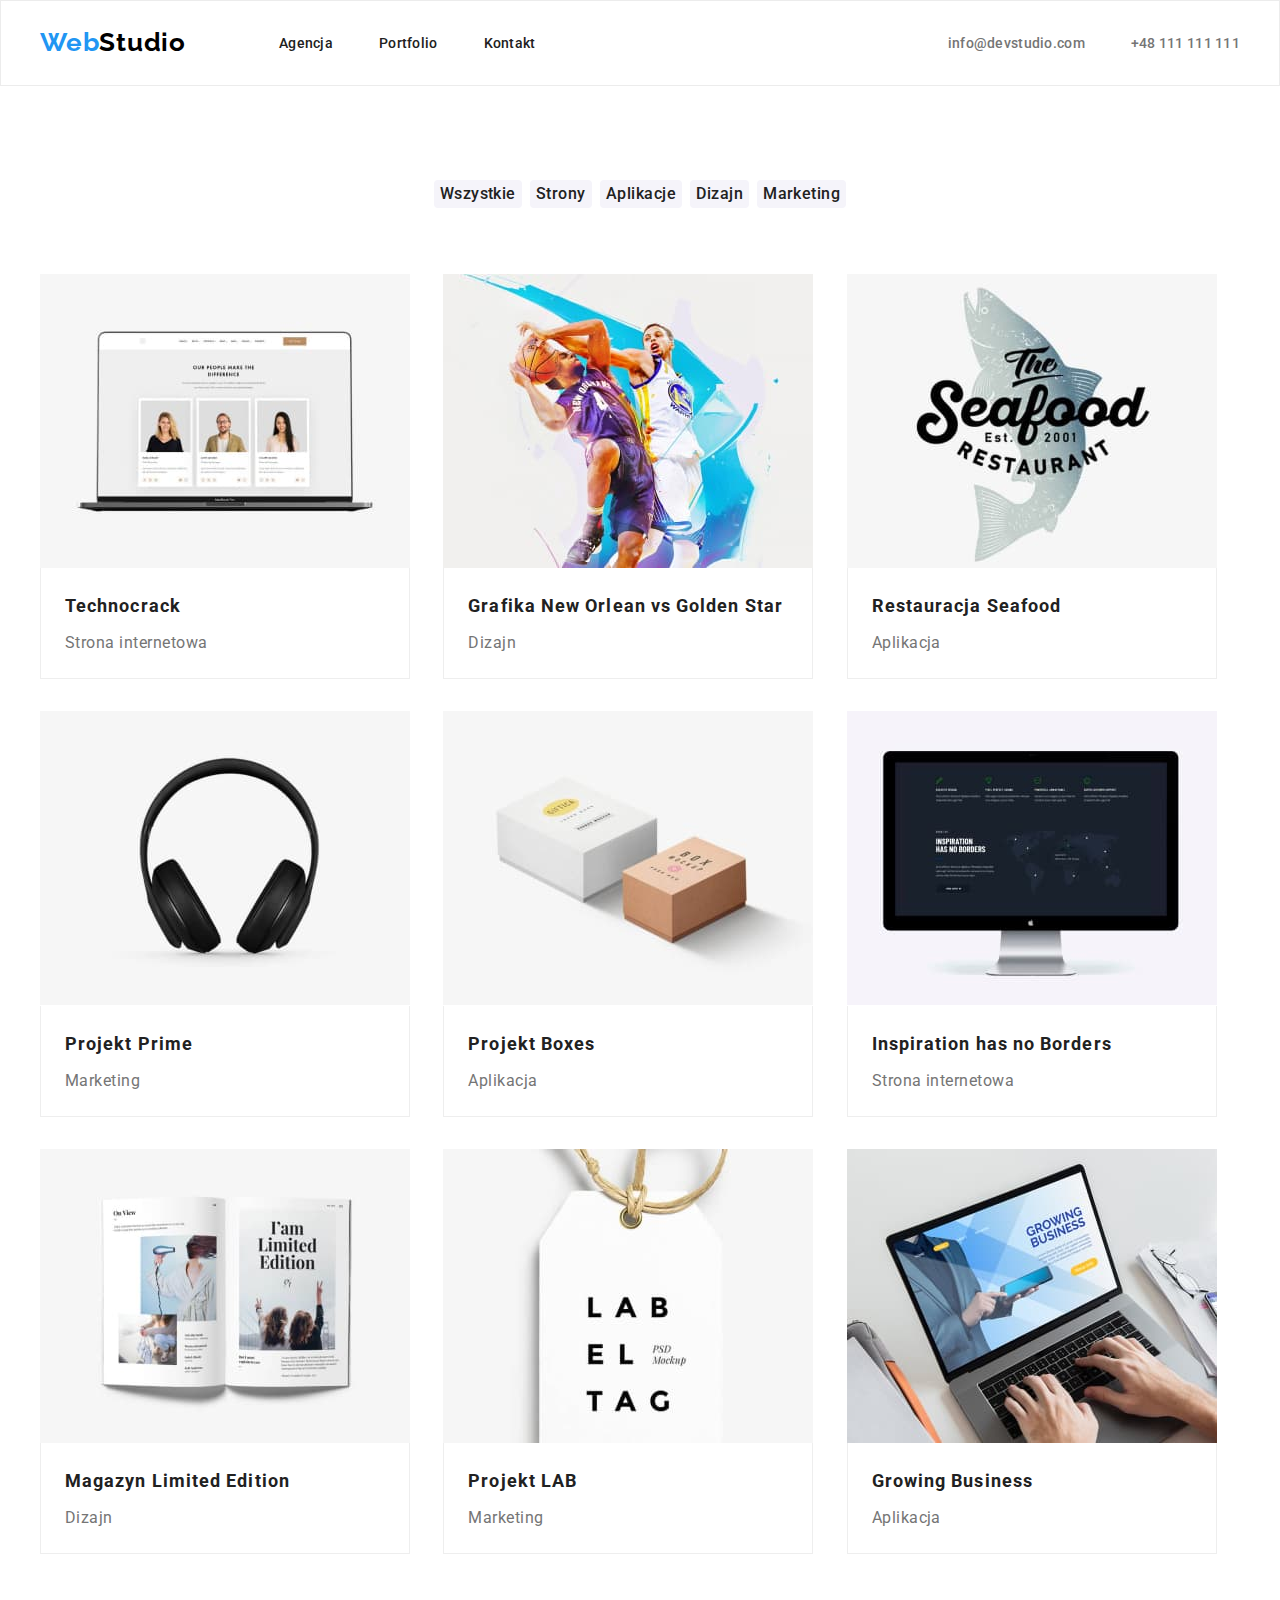
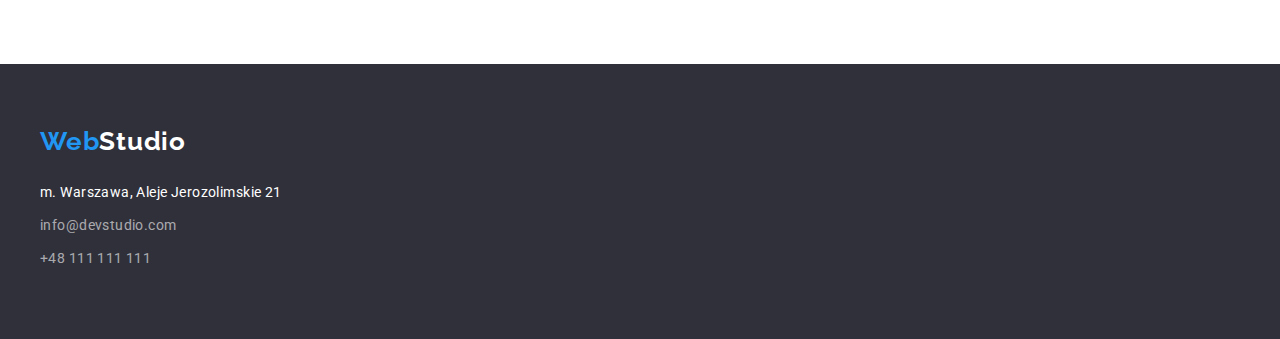
==== portfolio.html @ 06a94956 "changed" ====
<!DOCTYPE html>
<html lang="en">
  <head>
    <meta charset="UTF-8" />
    <meta http-equiv="X-UA-Compatible" content="IE=edge" />
    <meta name="viewport" content="width=device-width, initial-scale=1.0" />
    <title>Document</title>
    <link
    rel="stylesheet"
    href="https://cdnjs.cloudflare.com/ajax/libs/modern-normalize/1.0.0/modern-normalize.min.css"
  />
    <link rel="stylesheet" href="css/styles.css" />
    <style>
      @import url('https://fonts.googleapis.com/css2?family=Raleway:wght@700&family=Roboto:ital,wght@0,400;0,500;0,900;1,700&display=swap');
    </style>
   </head>
  <body>
    <header class="header">
      <div class="container container-header">
      <a class="link" href="./index.html"><span class="header-web">Web</span><span class="header-studio">Studio</span></a>
      <nav class="nav">
        <ul class="ul">
          <li><a class="link" href="index.html">Agencja</a></li>
          <li><a class="link" href="./portfolio.html">Portfolio</a></li>
          <li><a class="link" href="">Kontakt</a></li>
        </ul>
      </nav>
      <ul class="contacts ul">
        <li><a class="link" href="mailto:info@devstudio.com">info@devstudio.com</a></li>
        <li><a class="link" href="tel:+48111111111">+48 111 111 111</a></li>
      </ul>
    </div>
    </header>
  <main>
    <section class="section5">
      <div class="container">
    <ul class="ul">
      <li><button class="button2" type="button">Wszystkie</button></li>
      <li><button class="button2" type="button">Strony</button></li>
      <li><button class="button2" type="button">Aplikacje</button></li>
      <li><button class="button2" type="button">Dizajn</button></li>
      <li><button class="button2" type="button">Marketing</button></li>
    </ul>
    </div>
  </section>
  <section class="section6">
    <div class="container">
    <ul class="ul">
      <li>
          <figure>
        <img src="images/technocrack.jpg" alt="3 people on the picture" width="370" height="294" />
          <figcaption class="subtittle"><p class="name">Technocrack </p><p class="category">Strona internetowa</p></figcaption>
    </figure>
    </li>
      <li>
        <figure>
        <img src="images/basketball.jpg" alt="man playing basketball" width="370" height="294" />
    <figcaption class="subtittle"><p class="name">Grafika New Orlean vs Golden Star </p><p class="category">Dizajn</p></figcaption>
    </figure>  
    </li>
      <li>
        <figure>  
        <img src="images/seafood.jpg" alt="seafood restaurant" width="370" height="294" />
      <figcaption class="subtittle"><p class="name">Restauracja Seafood </p><p class="category">Aplikacja</p></figcaption>
    </figure>
  </li>
        <li>
        <figure>  
        <img src="images/headset.jpg" alt="headset" width="370" height="294" />
      <figcaption class="subtittle"><p class="name">Projekt Prime </p><p class="category">Marketing</p></figcaption>
    </figure>
        <li>
        <figure>  
        <img src="images/boxes.jpg" alt="2 boxes on the picture" width="370" height="294" />
      <figcaption class="subtittle"><p class="name">Projekt Boxes </p><p class="category">Aplikacja</p></figcaption>
    </figure>
  </li>
        <li>
        <figure>
        <img src="images/monitor.jpg" alt="monitor" width="370" height="294" />
      <figcaption class="subtittle"><p class="name">Inspiration has no Borders </p><p class="category">Strona internetowa</p></figcaption>
    </figure>
  </li>
        <li>
          <figure>
          <img src="images/book.jpg" alt="book" width="370" height="294" />
      <figcaption class="subtittle"><p class="name">Magazyn Limited Edition </p><p class="category">Dizajn</p></figcaption>
    </figure>
  </li>
          <li>
          <figure>
          <img src="images/label.jpg" alt="label" width="370" height="294" />
      <figcaption class="subtittle"><p class="name">Projekt LAB </p><p class="category">Marketing</p></figcaption>
    </figure>
  </li>
          <li>
          <figure>
          <img src="images/laptop.jpg" alt="laptop" width="370" height="294" />
    <figcaption class="subtittle"><p class="name">Growing Business </p><p class="category">Aplikacja</p></figcaption>
    </figure>
  </li>
        </ul>
        </div>
      </section>
  </main>
  <footer class="footer">
    <div class="container">
        <a class="link" href=""><span class="footer-web">Web</span><span class="footer-studio">Studio</span></a>
      <address class="address">
        m. Warszawa, Aleje Jerozolimskie 21
        <a class="footer-contact" href="mailto:info@devstudio.com">info@devstudio.com</a>
        <a class="footer-contact" href="tel:+48111111111">+48 111 111 111</a>
      </address>
      </div>
    </footer>
</html>
---- css/styles.css ----
body {
  font-family: 'Roboto', 'Raleway', sans-serif;
  background-color: #ffffff;
}
.header {border: 1px solid #ECECEC;}
:root {
  --brand-color: #2196f3;
  --brand-background-color: #2f303a;
  --brand-color2: #757575;
}
.container {
  width: 1200px;
  margin: 0 auto;
}

.container-header {
  display: flex;
  align-items: center;
}
.link {
  text-decoration: none;
}
.header-web,
.footer-web {
  color: var(--brand-color);
}
.footer-contact {margin-top: 9px;
margin-bottom: 9px;}
.section1,
.section2,
.section3,
.section4,
.section5,
.section6 {
  padding-bottom: 94px;
  padding-top: 94px;
}

.section3 {
  padding-top: 0px;
}

.section1 {
  color: #ffffff;
  background-color: var(--brand-background-color);
  text-align: center;
  height: 600px;
  padding-top: 200px;
  padding-bottom: 200px;
}
.section1 .container {
  align-items: center;
  
}
.section1 {background-image:url("/images/background.jpg");
  max-width: 1600px;

 
}
.tittle {
  font-style: normal;
  font-weight: 900;
  font-size: 44px;
  line-height: 1.3636363636;
  letter-spacing: 0.06em;
  width: 696px;
  margin: 0 auto;
  text-transform: uppercase;
}
.section2 .ul {justify-content: space-between;}
.section3 .ul {
  justify-content: space-between;
}
.section4 {
  background-color: #f5f4fa;
}
.section5 .ul {justify-content: center;}
.section5 li:not(:last-child) {margin-right: 8px;}
.footer {
  background-color: var(--brand-background-color);
}
.section5 {padding-bottom: 0px;}
.section6 {padding-top: 50px; }
.section6 .ul {flex-wrap: wrap;
justify-content: space-between;}
.section6 li {flex-basis: calc((100% - 20px) / 3)}
.section6 figure {margin-left: 0px;
  margin-right: 0px;}

.address {
  color: #fff;
  font-style: normal;
  font-size: 14px;
  line-height: 1.7142857143;
  letter-spacing: 0.03em;
  padding-top: 20px;
}
.footer .container {
  padding-top: 60px;
  padding-bottom: 60px;
}

.address a {
  color: rgba(255, 255, 255, 0.6);
  display: block;
}
.footer-contact {
  text-decoration: none;
}
.footer-contact:hover,
.footer-contact:focus {
  color: var(--brand-color);
}
header li:not(:last-child) {
  margin-right: 46px;
}

.header-web,
.footer-web {
  color: var(--brand-color);
}
.header-studio {
  color: #000;
  margin-right: 93px;
}
.footer-studio {
  color: #fff;
}
.header .link {
  margin-top: 24px;
  margin-bottom: 24px;
}
.chapter {
  color: #212121;
  font-weight: 700;
  font-size: 36px;
  line-height: 1.1666666667;
  letter-spacing: 0.03em;
  text-align: center;
  margin-top: 0px;
  margin-bottom: 50px;
}
.lorem-ipsum {
  color: #212121;
  font-weight: 700;
  font-size: 14px;
  line-height: 1.1428571429;
  letter-spacing: 0.03em;
  text-transform: uppercase;
}
.loremtext {
  color: var(--brand-color2);
  font-size: 14px;
  line-height: 1.7142857143;
}
.contacts a {
  color: var(--brand-color2);
  font-style: normal;
  font-weight: 500;
  font-size: 14px;
  line-height: 16px;
  letter-spacing: 0.02em;
}
.contacts a:hover,
.contacts a:focus {
  color: var(--brand-color);
}
.header .contacts {
  margin-left: auto;
}
.nav a {
  color: #212121;
  font-style: normal;
  font-weight: 500;
  font-size: 14px;
  line-height: 1.1428571429;
  letter-spacing: 0.02em;
}

.nav a:focus,
.nav a:hover {
  color: var(--brand-color);
}

.footer-web,
.footer-studio,
.header-web,
.header-studio {
  font-family: 'Raleway';
  font-style: normal;
  font-weight: 700;
  font-size: 26px;
  line-height: 1.3830769231;
  letter-spacing: 0.03em;
  text-decoration: none;
}
.button1 {
  color: #fff;
  background-color: var(--brand-color);
  cursor: pointer;
  font-style: normal;
  font-weight: 700;
  font-size: 16px;
  line-height: 1.875;
  letter-spacing: 0.06em;
  width: 200px;
  height: 50px;
  box-shadow: 0px 4px 4px rgba(0, 0, 0, 0.15);
  border-radius: 4px;
  border: none;
  margin-top: 30px;
}

.button2 {
  background-color: #f5f4fa;
  cursor: pointer;
  font-style: normal;
  font-weight: 500;
  font-size: 16px;
  line-height: 1.625;
  letter-spacing: 0.03em;
  color: #212121;
  border-radius: 4px;
  border: none;
  
}

.button2:hover,
.button2:focus {
  background-color: var(--brand-color);
  color: #fff;
  box-shadow: 0px 3px 1px rgba(0, 0, 0, 0.1), 0px 1px 2px rgba(0, 0, 0, 0.08),
    0px 2px 2px rgba(0, 0, 0, 0.12);
  border-radius: 4px;
}
.name {
  font-weight: 700;
  font-size: 18px;
  line-height: 2;
  letter-spacing: 0.06em;
  color: #212121;
  margin-bottom: 4px;
  margin-top: -4px;
  padding-left: 24px;
  padding-top: 20px;
}
.category {
  font-size: 16px;
  line-height: 1.875;
  letter-spacing: 0.03em;
  color: var(--brand-color2);
  margin-top: 4px;
  padding-left: 24px;
  margin-bottom: 20px;
}
.person {
  font-weight: 500;
  font-size: 16px;
  line-height: 1.1875;
  letter-spacing: 0.03em;
  color: #212121;
  margin-bottom: 10px;
  margin-top: 10px;
  text-align: center;
}
.job {
  font-size: 16px;
  line-height: 1.1875;
  letter-spacing: 0.03em;
  color: var(--brand-color2);
  margin-bottom: 10px;
  margin-top: 10px;
  text-align: center;
}
.figcaption {
  margin-top: 20px;
  margin-bottom: 20px;
}
.subtittle {border-right: 1px solid #EEEEEE;
border-left: 1px solid #EEEEEE;
border-bottom: 1px solid #EEEEEE;
width: 370px;
margin-right: 0px;
margin-left: 0px;}
.ul {
  list-style: none;
  display: flex;
  padding-left: 0px;
  padding-right: 0px;
  margin-bottom: 0px;
  margin-top: 0px;
}
.figure {
  width: 270px;
  height: 368px;
  background-color: #fff;
  box-shadow: 0px 1px 3px rgba(0, 0, 0, 0.12), 0px 1px 1px rgba(0, 0, 0, 0.14),
    0px 2px 1px rgba(0, 0, 0, 0.2);
  border-radius: 0px 0px 4px 4px;
  display: flex;
  flex-direction: column;
  align-items: center;
  margin-left: 15px;
  margin-right: 15px;
  
}
.section4 .ul {
  justify-content: space-between;
  
}
.section2 .ul {justify-content: space-between;}
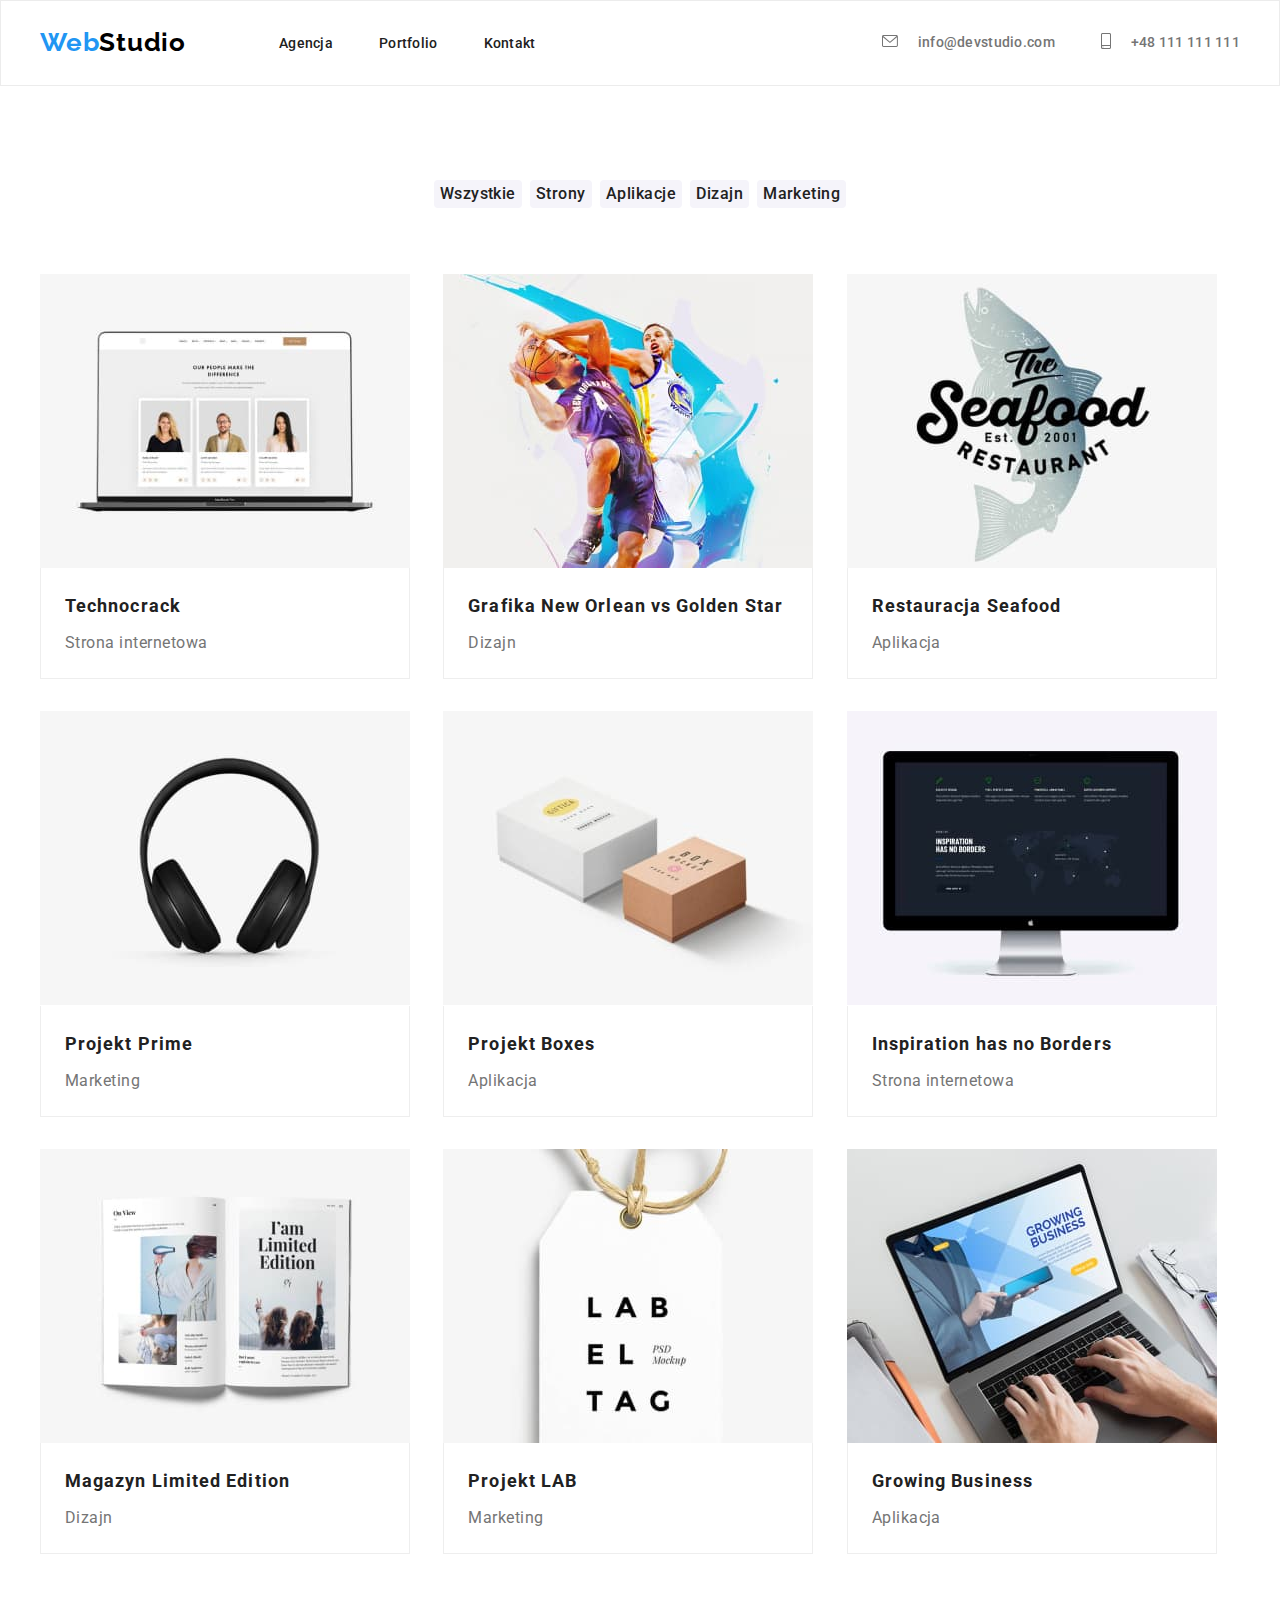
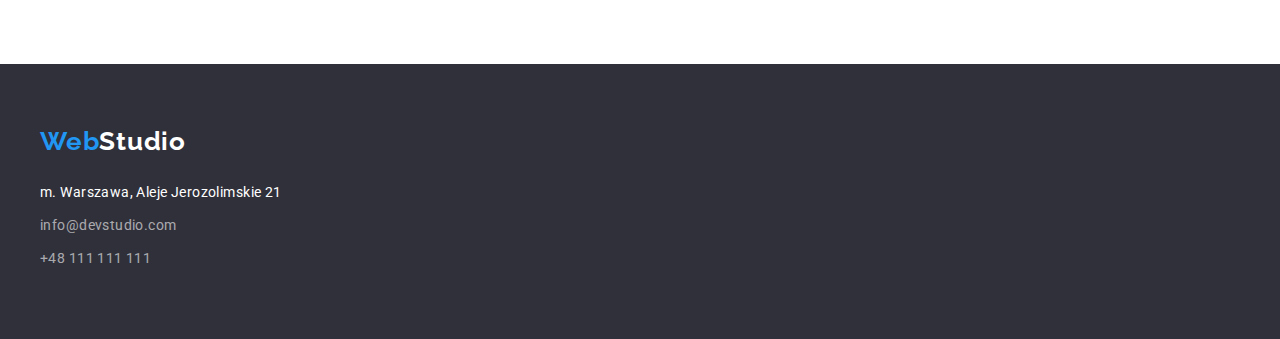
==== commit 72ac4cbf: "changes done" ====
--- a/portfolio.html
+++ b/portfolio.html
@@ -26,8 +26,18 @@
         </ul>
       </nav>
       <ul class="contacts ul">
-        <li><a class="link" href="mailto:info@devstudio.com">info@devstudio.com</a></li>
-        <li><a class="link" href="tel:+48111111111">+48 111 111 111</a></li>
+        <li class="envelope"><a class="link" href="">
+            <svg class="envelope" width="16px" height="12px">
+              <use href="./images/sprite.svg#icon-envelope"></use>
+            </svg>
+          </a></li>
+          <li><a class="link" href="mailto:info@devstudio.com">info@devstudio.com</a></li>
+        <li class="envelope"><a class="link" href="">
+            <svg class="envelope" width="10px" height="16px">
+              <use href="./images/sprite.svg#icon-smartphone"></use>
+            </svg>
+          </a></li>
+          <li><a class="link" href="tel:+48111111111">+48 111 111 111</a></li>
       </ul>
     </div>
     </header>
--- a/css/styles.css
+++ b/css/styles.css
@@ -2,7 +2,9 @@
   font-family: 'Roboto', 'Raleway', sans-serif;
   background-color: #ffffff;
 }
-.header {border: 1px solid #ECECEC;}
+.header {
+  border: 1px solid #ececec;
+}
 :root {
   --brand-color: #2196f3;
   --brand-background-color: #2f303a;
@@ -24,16 +26,31 @@
 .footer-web {
   color: var(--brand-color);
 }
-.footer-contact {margin-top: 9px;
-margin-bottom: 9px;}
+.footer-contact {
+  margin-top: 9px;
+  margin-bottom: 9px;
+}
 .section1,
 .section2,
 .section3,
 .section4,
 .section5,
-.section6 {
+.section6,
+.sectionclients {
   padding-bottom: 94px;
   padding-top: 94px;
+}
+.ul-clients {
+  display: flex;
+  justify-content: space-between;
+  padding-left: 0px;
+}
+.li-clients {
+  list-style: none;
+}
+.box-clients {
+  border: 1px solid #afb1b8;
+  border-radius: 4px;
 }
 
 .section3 {
@@ -50,12 +67,19 @@
 }
 .section1 .container {
   align-items: center;
-  
-}
-.section1 {background-image:url("/images/background.jpg");
-  max-width: 1600px;
-
- 
+}
+.header .envelope {
+  margin-right: 10px;
+}
+.section1 {
+  background-image: linear-gradient(rgba(47, 48, 58, 0.4), rgba(47, 48, 58, 0.4)),
+    url('/images/background.jpg');
+}
+.section2 .box-icon {
+  background-color: #f5f4fa;
+  display: flex;
+  justify-content: center;
+  align-items: center;
 }
 .tittle {
   font-style: normal;
@@ -67,25 +91,45 @@
   margin: 0 auto;
   text-transform: uppercase;
 }
-.section2 .ul {justify-content: space-between;}
+.section2 use {
+  display: flex;
+}
+
+.section2 .ul {
+  justify-content: space-between;
+}
 .section3 .ul {
   justify-content: space-between;
 }
 .section4 {
   background-color: #f5f4fa;
 }
-.section5 .ul {justify-content: center;}
-.section5 li:not(:last-child) {margin-right: 8px;}
+.section5 .ul {
+  justify-content: center;
+}
+.section5 li:not(:last-child) {
+  margin-right: 8px;
+}
 .footer {
   background-color: var(--brand-background-color);
 }
-.section5 {padding-bottom: 0px;}
-.section6 {padding-top: 50px; }
-.section6 .ul {flex-wrap: wrap;
-justify-content: space-between;}
-.section6 li {flex-basis: calc((100% - 20px) / 3)}
-.section6 figure {margin-left: 0px;
-  margin-right: 0px;}
+.section5 {
+  padding-bottom: 0px;
+}
+.section6 {
+  padding-top: 50px;
+}
+.section6 .ul {
+  flex-wrap: wrap;
+  justify-content: space-between;
+}
+.section6 li {
+  flex-basis: calc((100% - 20px) / 3);
+}
+.section6 figure {
+  margin-left: 0px;
+  margin-right: 0px;
+}
 
 .address {
   color: #fff;
@@ -222,7 +266,6 @@
   color: #212121;
   border-radius: 4px;
   border: none;
-  
 }
 
 .button2:hover,
@@ -276,12 +319,14 @@
   margin-top: 20px;
   margin-bottom: 20px;
 }
-.subtittle {border-right: 1px solid #EEEEEE;
-border-left: 1px solid #EEEEEE;
-border-bottom: 1px solid #EEEEEE;
-width: 370px;
-margin-right: 0px;
-margin-left: 0px;}
+.subtittle {
+  border-right: 1px solid #eeeeee;
+  border-left: 1px solid #eeeeee;
+  border-bottom: 1px solid #eeeeee;
+  width: 370px;
+  margin-right: 0px;
+  margin-left: 0px;
+}
 .ul {
   list-style: none;
   display: flex;
@@ -302,10 +347,7 @@
   align-items: center;
   margin-left: 15px;
   margin-right: 15px;
-  
 }
 .section4 .ul {
   justify-content: space-between;
-  
-}
-.section2 .ul {justify-content: space-between;}
+}
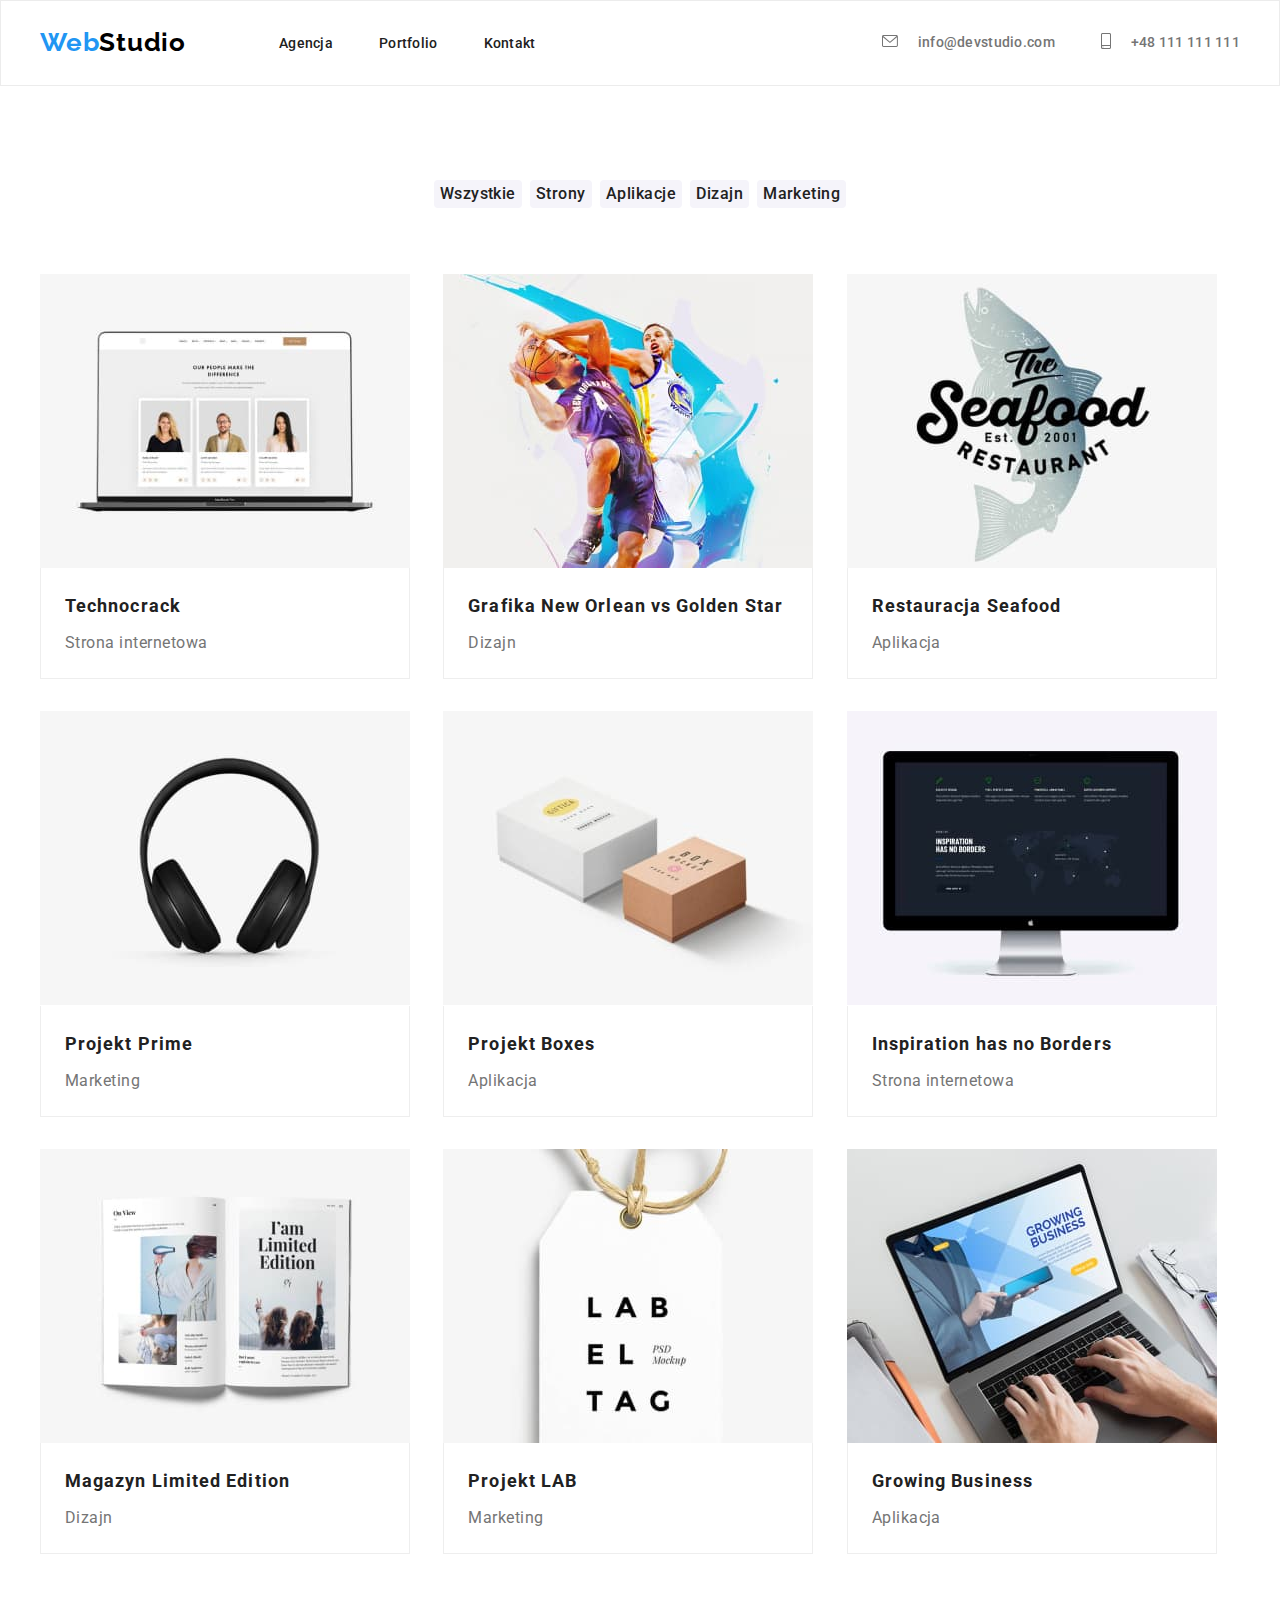
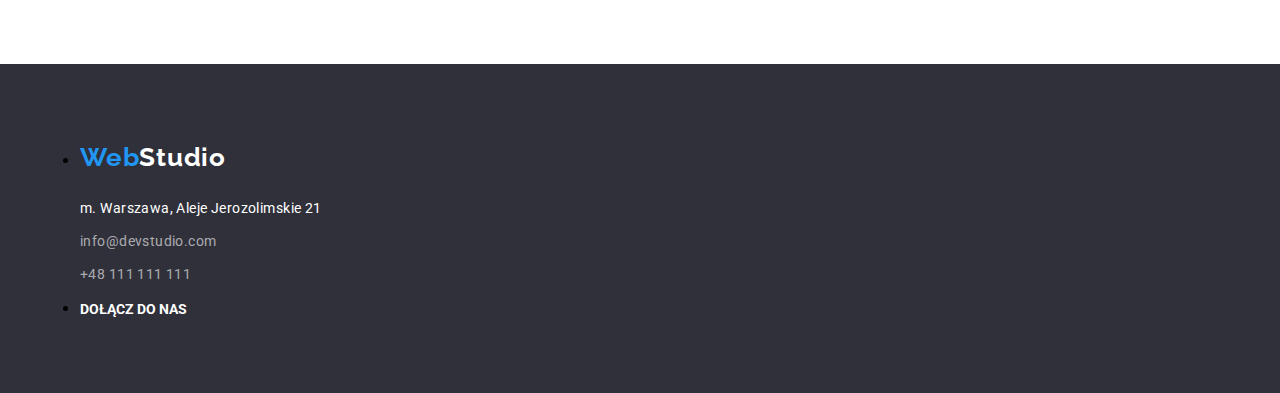
==== commit ab419ab0: "change done" ====
--- a/portfolio.html
+++ b/portfolio.html
@@ -115,12 +115,19 @@
   </main>
   <footer class="footer">
     <div class="container">
+      <ul>
+        <li>
         <a class="link" href=""><span class="footer-web">Web</span><span class="footer-studio">Studio</span></a>
       <address class="address">
         m. Warszawa, Aleje Jerozolimskie 21
         <a class="footer-contact" href="mailto:info@devstudio.com">info@devstudio.com</a>
         <a class="footer-contact" href="tel:+48111111111">+48 111 111 111</a>
       </address>
+      </li>
+      <li>
+        <p class="join-us">Dołącz do nas</p>
+      </li>
+      </ul>
       </div>
     </footer>
 </html>
--- a/css/styles.css
+++ b/css/styles.css
@@ -81,6 +81,9 @@
   justify-content: center;
   align-items: center;
 }
+.section2 use {left: 50%;
+right: 50%;
+display: block;}
 .tittle {
   font-style: normal;
   font-weight: 900;
@@ -90,9 +93,6 @@
   width: 696px;
   margin: 0 auto;
   text-transform: uppercase;
-}
-.section2 use {
-  display: flex;
 }
 
 .section2 .ul {
@@ -351,3 +351,20 @@
 .section4 .ul {
   justify-content: space-between;
 }
+.ul-footer {list-style: none;
+display: flex;}
+
+.ul-join-us {display: flex;
+list-style: none;
+padding-left: 0px;
+}
+.join-us {font-family: 'Roboto';
+  font-weight: 700;
+  font-size: 14px;
+  line-height: 1.17;
+  color: #fff;
+  text-transform: uppercase;}
+  .footer-margin {margin-right: 70px}
+  .li-join-us {margin-right: 10px}
+  
+
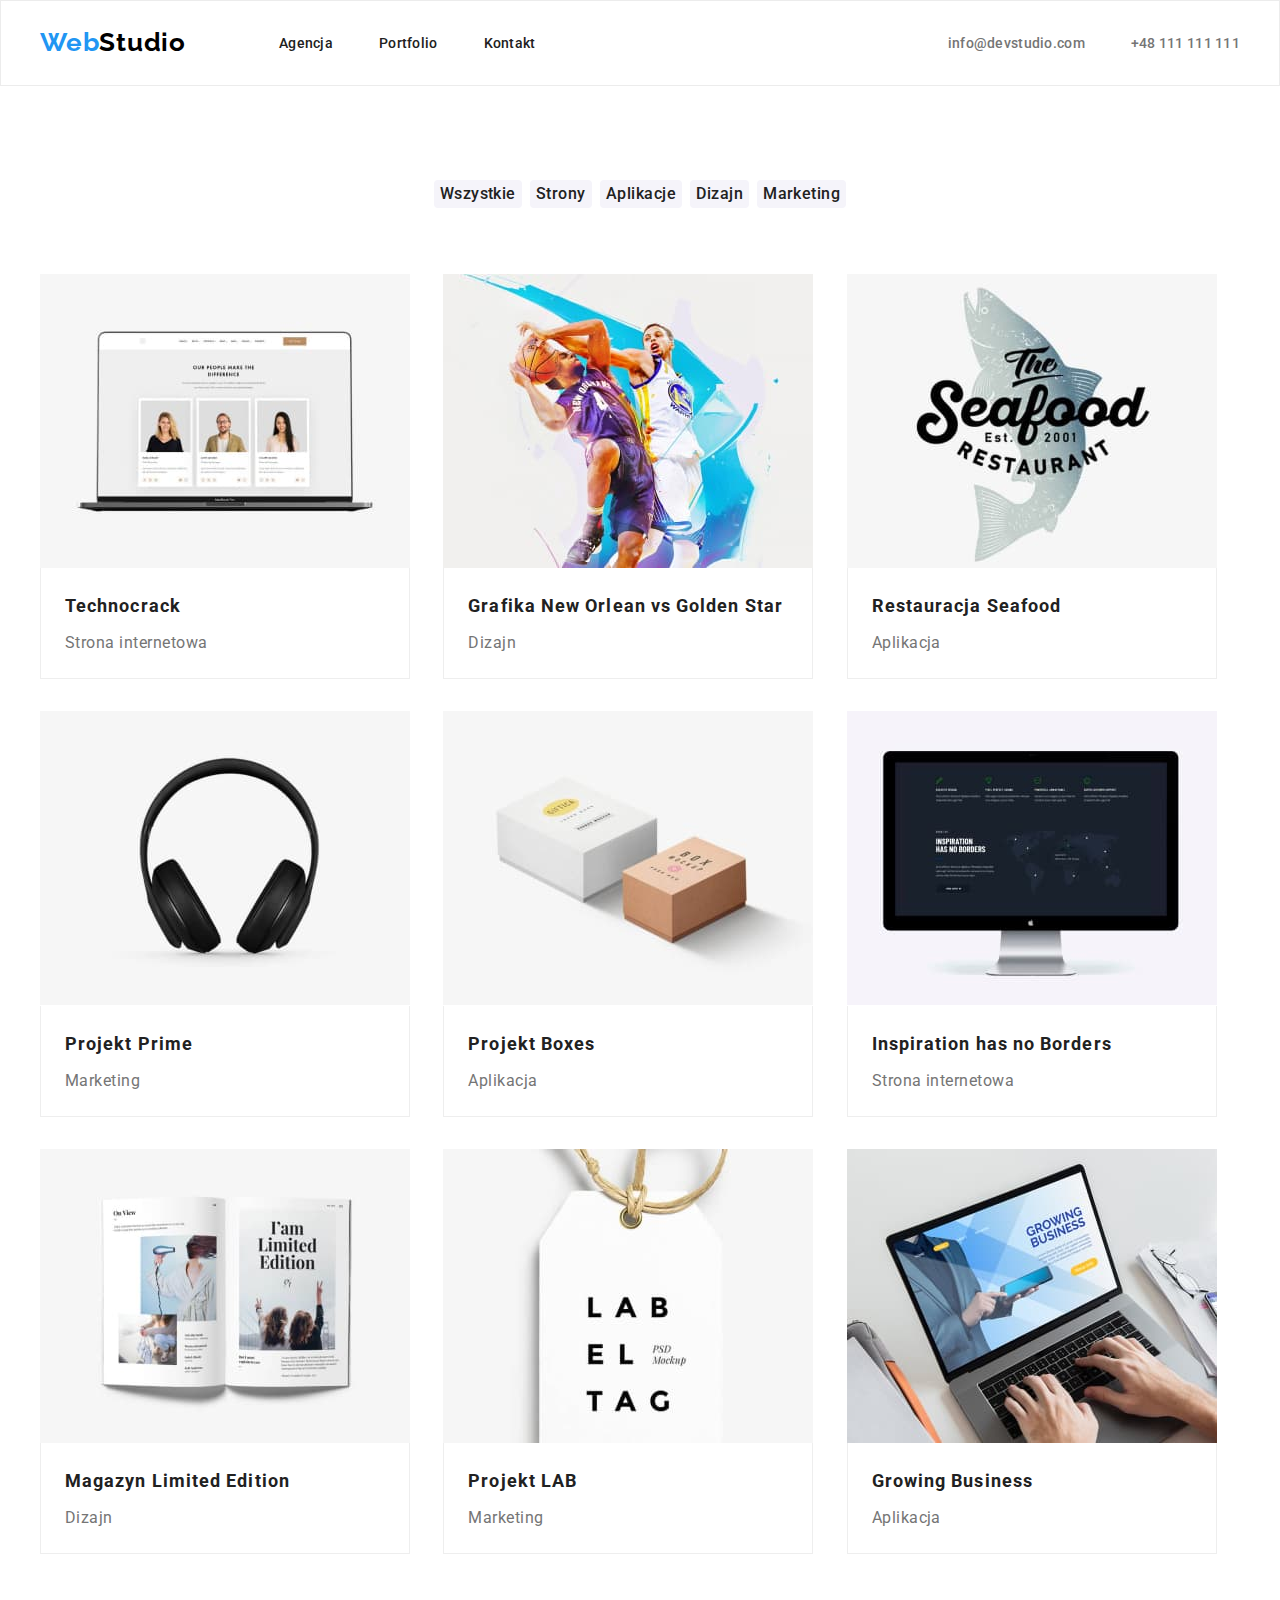
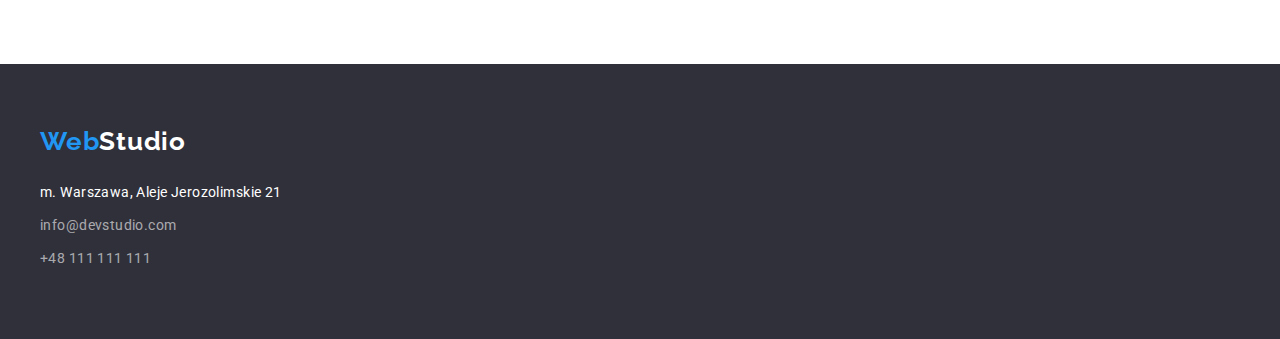
==== commit 66e4061e: "cheches done" ====
--- a/portfolio.html
+++ b/portfolio.html
@@ -26,18 +26,8 @@
         </ul>
       </nav>
       <ul class="contacts ul">
-        <li class="envelope"><a class="link" href="">
-            <svg class="envelope" width="16px" height="12px">
-              <use href="./images/sprite.svg#icon-envelope"></use>
-            </svg>
-          </a></li>
-          <li><a class="link" href="mailto:info@devstudio.com">info@devstudio.com</a></li>
-        <li class="envelope"><a class="link" href="">
-            <svg class="envelope" width="10px" height="16px">
-              <use href="./images/sprite.svg#icon-smartphone"></use>
-            </svg>
-          </a></li>
-          <li><a class="link" href="tel:+48111111111">+48 111 111 111</a></li>
+        <li><a class="link" href="mailto:info@devstudio.com">info@devstudio.com</a></li>
+        <li><a class="link" href="tel:+48111111111">+48 111 111 111</a></li>
       </ul>
     </div>
     </header>
@@ -115,19 +105,12 @@
   </main>
   <footer class="footer">
     <div class="container">
-      <ul>
-        <li>
         <a class="link" href=""><span class="footer-web">Web</span><span class="footer-studio">Studio</span></a>
       <address class="address">
         m. Warszawa, Aleje Jerozolimskie 21
         <a class="footer-contact" href="mailto:info@devstudio.com">info@devstudio.com</a>
         <a class="footer-contact" href="tel:+48111111111">+48 111 111 111</a>
       </address>
-      </li>
-      <li>
-        <p class="join-us">Dołącz do nas</p>
-      </li>
-      </ul>
       </div>
     </footer>
 </html>
--- a/css/styles.css
+++ b/css/styles.css
@@ -75,15 +75,7 @@
   background-image: linear-gradient(rgba(47, 48, 58, 0.4), rgba(47, 48, 58, 0.4)),
     url('/images/background.jpg');
 }
-.section2 .box-icon {
-  background-color: #f5f4fa;
-  display: flex;
-  justify-content: center;
-  align-items: center;
-}
-.section2 use {left: 50%;
-right: 50%;
-display: block;}
+
 .tittle {
   font-style: normal;
   font-weight: 900;
@@ -366,5 +358,9 @@
   text-transform: uppercase;}
   .footer-margin {margin-right: 70px}
   .li-join-us {margin-right: 10px}
-  
-
+  .section1 {background-image:linear-gradient: rgba(47, 48, 58, 0.4), rgba(47, 48, 58, 0.4), url("/images/background.jpg")}
+  .section2-div {background-color: #F5F4FA;
+  display: flex;
+justify-content: center;
+align-items: center;}
+
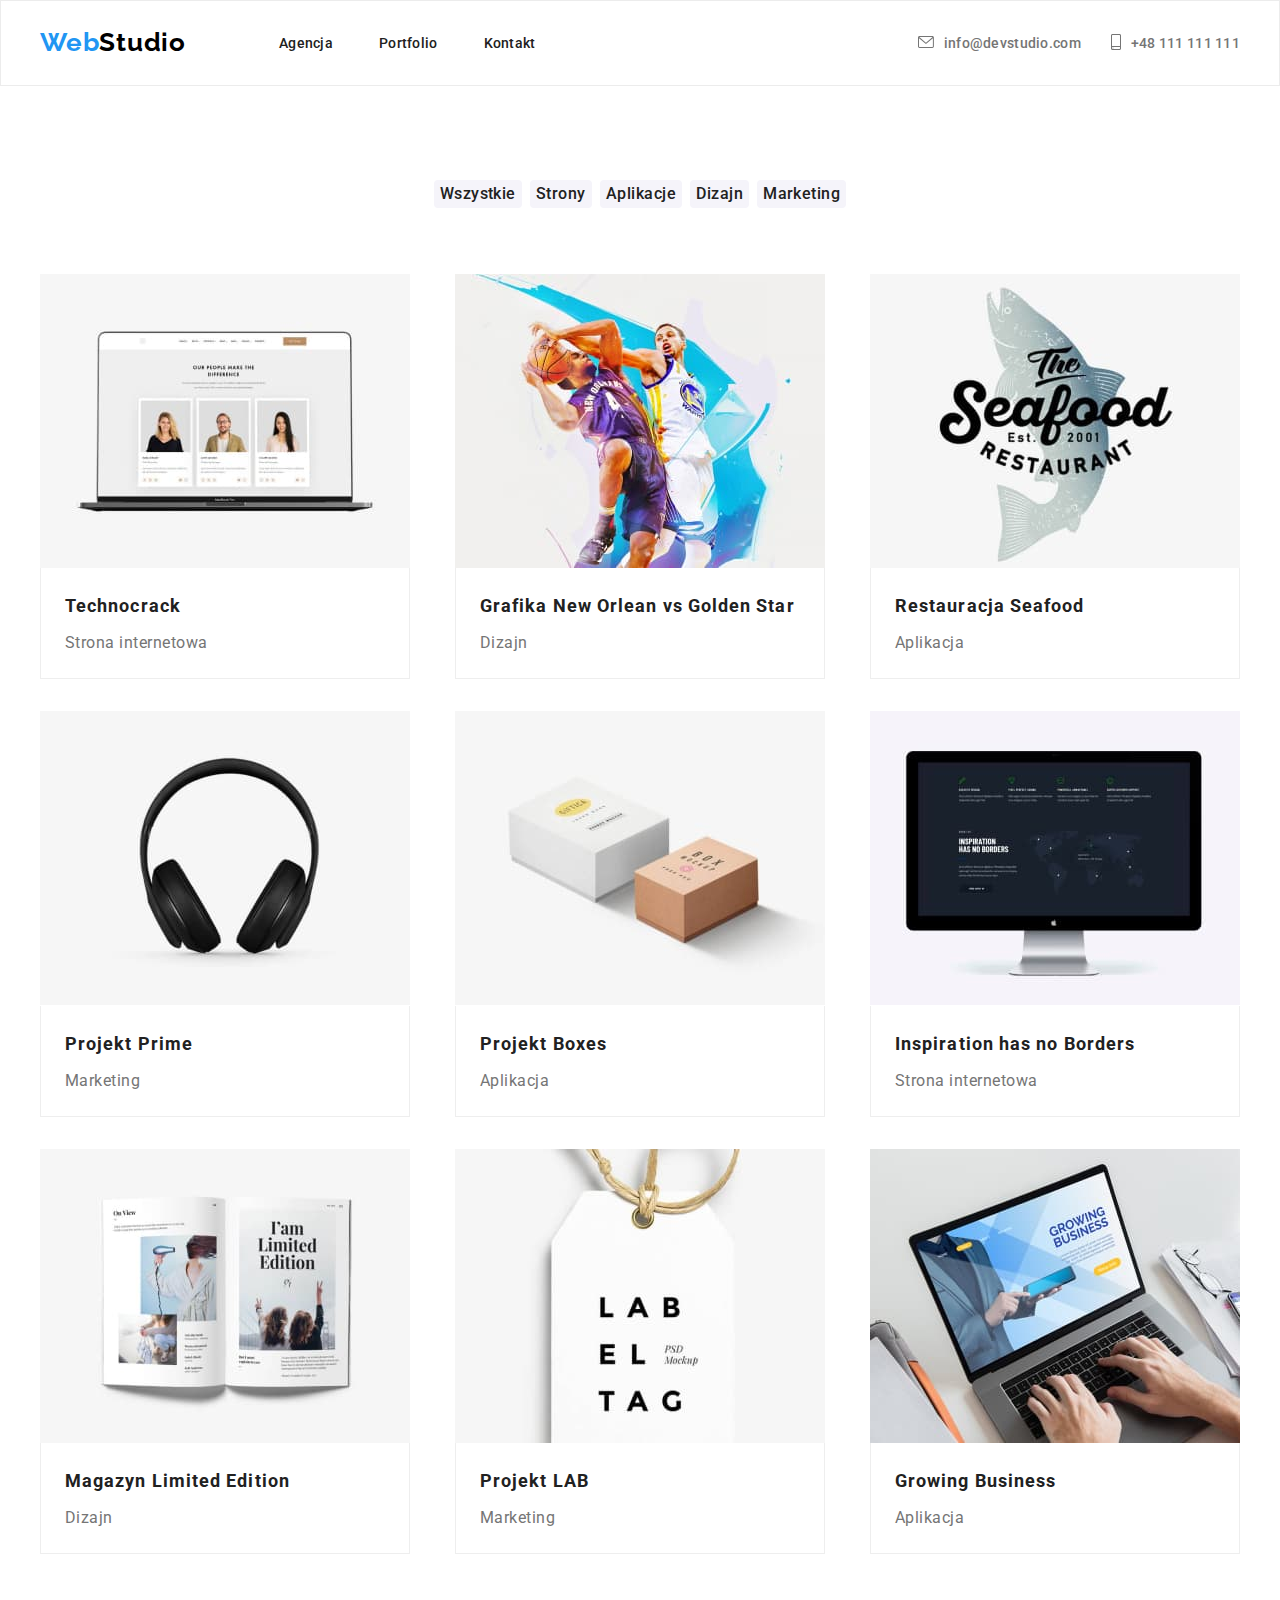
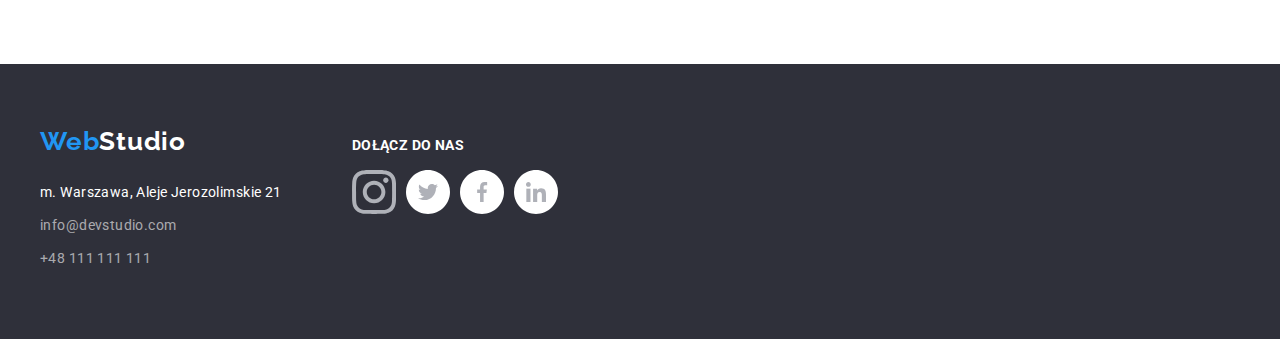
==== commit dccc2ad0: "changes done" ====
--- a/portfolio.html
+++ b/portfolio.html
@@ -19,14 +19,22 @@
       <div class="container container-header">
       <a class="link" href="./index.html"><span class="header-web">Web</span><span class="header-studio">Studio</span></a>
       <nav class="nav">
-        <ul class="ul">
+        <ul class="ul menu">
           <li><a class="link" href="index.html">Agencja</a></li>
           <li><a class="link" href="./portfolio.html">Portfolio</a></li>
           <li><a class="link" href="">Kontakt</a></li>
         </ul>
       </nav>
       <ul class="contacts ul">
+        <li>
+          <svg class="section2-svg" width="16" height="12">
+            <use href="images/icons.svg#icon-envelope">
+          </svg>
+        </li>
         <li><a class="link" href="mailto:info@devstudio.com">info@devstudio.com</a></li>
+      <svg class="section2-svg" width="10" height="16">
+        <use href="images/icons.svg#icon-smartphone">
+      </svg>
         <li><a class="link" href="tel:+48111111111">+48 111 111 111</a></li>
       </ul>
     </div>
@@ -47,54 +55,54 @@
     <div class="container">
     <ul class="ul">
       <li>
-          <figure>
+          <figure class="section6-figure">
         <img src="images/technocrack.jpg" alt="3 people on the picture" width="370" height="294" />
           <figcaption class="subtittle"><p class="name">Technocrack </p><p class="category">Strona internetowa</p></figcaption>
     </figure>
     </li>
       <li>
-        <figure>
+        <figure class="section6-figure">
         <img src="images/basketball.jpg" alt="man playing basketball" width="370" height="294" />
     <figcaption class="subtittle"><p class="name">Grafika New Orlean vs Golden Star </p><p class="category">Dizajn</p></figcaption>
     </figure>  
     </li>
       <li>
-        <figure>  
+        <figure class="section6-figure">  
         <img src="images/seafood.jpg" alt="seafood restaurant" width="370" height="294" />
       <figcaption class="subtittle"><p class="name">Restauracja Seafood </p><p class="category">Aplikacja</p></figcaption>
     </figure>
   </li>
         <li>
-        <figure>  
+        <figure class="section6-figure">  
         <img src="images/headset.jpg" alt="headset" width="370" height="294" />
       <figcaption class="subtittle"><p class="name">Projekt Prime </p><p class="category">Marketing</p></figcaption>
     </figure>
         <li>
-        <figure>  
+        <figure class="section6-figure">  
         <img src="images/boxes.jpg" alt="2 boxes on the picture" width="370" height="294" />
       <figcaption class="subtittle"><p class="name">Projekt Boxes </p><p class="category">Aplikacja</p></figcaption>
     </figure>
   </li>
         <li>
-        <figure>
+        <figure class="section6-figure">
         <img src="images/monitor.jpg" alt="monitor" width="370" height="294" />
       <figcaption class="subtittle"><p class="name">Inspiration has no Borders </p><p class="category">Strona internetowa</p></figcaption>
     </figure>
   </li>
         <li>
-          <figure>
+          <figure class="section6-figure">
           <img src="images/book.jpg" alt="book" width="370" height="294" />
       <figcaption class="subtittle"><p class="name">Magazyn Limited Edition </p><p class="category">Dizajn</p></figcaption>
     </figure>
   </li>
           <li>
-          <figure>
+          <figure class="section6-figure">
           <img src="images/label.jpg" alt="label" width="370" height="294" />
       <figcaption class="subtittle"><p class="name">Projekt LAB </p><p class="category">Marketing</p></figcaption>
     </figure>
   </li>
           <li>
-          <figure>
+          <figure class="section6-figure">
           <img src="images/laptop.jpg" alt="laptop" width="370" height="294" />
     <figcaption class="subtittle"><p class="name">Growing Business </p><p class="category">Aplikacja</p></figcaption>
     </figure>
@@ -105,12 +113,44 @@
   </main>
   <footer class="footer">
     <div class="container">
+      <div class="footer-div">
         <a class="link" href=""><span class="footer-web">Web</span><span class="footer-studio">Studio</span></a>
       <address class="address">
         m. Warszawa, Aleje Jerozolimskie 21
         <a class="footer-contact" href="mailto:info@devstudio.com">info@devstudio.com</a>
         <a class="footer-contact" href="tel:+48111111111">+48 111 111 111</a>
+      </div>
       </address>
+      <div>
+        <p class="p-addres">Dołącz do nas</p>
+        <ul class="ul-addres">
+          <li class="li-addres">
+            <svg class="svg-addres" width="44" height="44">
+              <use href="images/icons.svg#icon-instagram">
+              </use>
+            </svg>
+          </li>
+          <li class="li-addres">
+            <svg class="svg-addres" width="44" height="44">
+              <use href="images/icons.svg#icon-ellipse">
+              </use>
+            </svg>
+          </li>
+            <li class="li-addres">
+              <svg class="svg-addres" width="44" height="44">
+                <use href="images/icons.svg#icon-facebook">
+                </use>
+              </svg>
+            </li>
+            <li class="li-addres">
+              <svg class="svg-addres" width="44" height="44">
+                <use href="images/icons.svg#icon-linkedin">
+                </use>
+              </svg>
+            </li>
+          </ul>
+      </div>
       </div>
     </footer>
+    </body>
 </html>
--- a/css/styles.css
+++ b/css/styles.css
@@ -36,7 +36,7 @@
 .section4,
 .section5,
 .section6,
-.sectionclients {
+.section-clients {
   padding-bottom: 94px;
   padding-top: 94px;
 }
@@ -87,6 +87,7 @@
   text-transform: uppercase;
 }
 
+
 .section2 .ul {
   justify-content: space-between;
 }
@@ -115,7 +116,7 @@
   flex-wrap: wrap;
   justify-content: space-between;
 }
-.section6 li {
+.section6 .ul {
   flex-basis: calc((100% - 20px) / 3);
 }
 .section6 figure {
@@ -147,7 +148,7 @@
 .footer-contact:focus {
   color: var(--brand-color);
 }
-header li:not(:last-child) {
+.menu > li:not(:last-child) {
   margin-right: 46px;
 }
 
@@ -310,6 +311,7 @@
 .figcaption {
   margin-top: 20px;
   margin-bottom: 20px;
+  width: 100%;
 }
 .subtittle {
   border-right: 1px solid #eeeeee;
@@ -329,7 +331,6 @@
 }
 .figure {
   width: 270px;
-  height: 368px;
   background-color: #fff;
   box-shadow: 0px 1px 3px rgba(0, 0, 0, 0.12), 0px 1px 1px rgba(0, 0, 0, 0.14),
     0px 2px 1px rgba(0, 0, 0, 0.2);
@@ -363,4 +364,32 @@
   display: flex;
 justify-content: center;
 align-items: center;}
-
+.section2-div {margin-right: 30px;}
+.contacts >li:nth-child(2n) {padding-left: 10px;}
+.contacts >li {margin-right: 0px;}
+.contacts >li:nth-child(2) {margin-right: 30px;}
+.svg-clients {border: 1px solid #AFB1B8;
+  border-radius: 4px;}
+  .ul-clients {display: flex;
+  justify-content: space-between;}
+  .ul-figcaption {list-style: none;
+  display: flex;
+justify-content: space-evenly;
+padding-left: 0px;}
+.ul-addres {list-style: none;
+display: flex;
+padding-left: 0px;}
+.footer .container {display:flex;}
+.p-addres {font-family: 'Roboto';
+  font-style: normal;
+  font-weight: 700;
+  font-size: 14px;
+  line-height: 1.14;
+  letter-spacing: 0.03em;
+  text-transform: uppercase;
+color: #fff;}
+.footer-div {margin-right: 70px;}
+.li-addres {margin-right: 10px;}
+.section6-figure:hover {box-shadow: 0px 1px 1px rgba(0, 0, 0, 0.12), 0px 4px 4px rgba(0, 0, 0, 0.06), 1px 4px 6px rgba(0, 0, 0, 0.16);}
+.section4 .figure:nth-child(1) {margin-left: 0px;}
+.section4 .figure:nth-child(4) {margin-right: 0px;}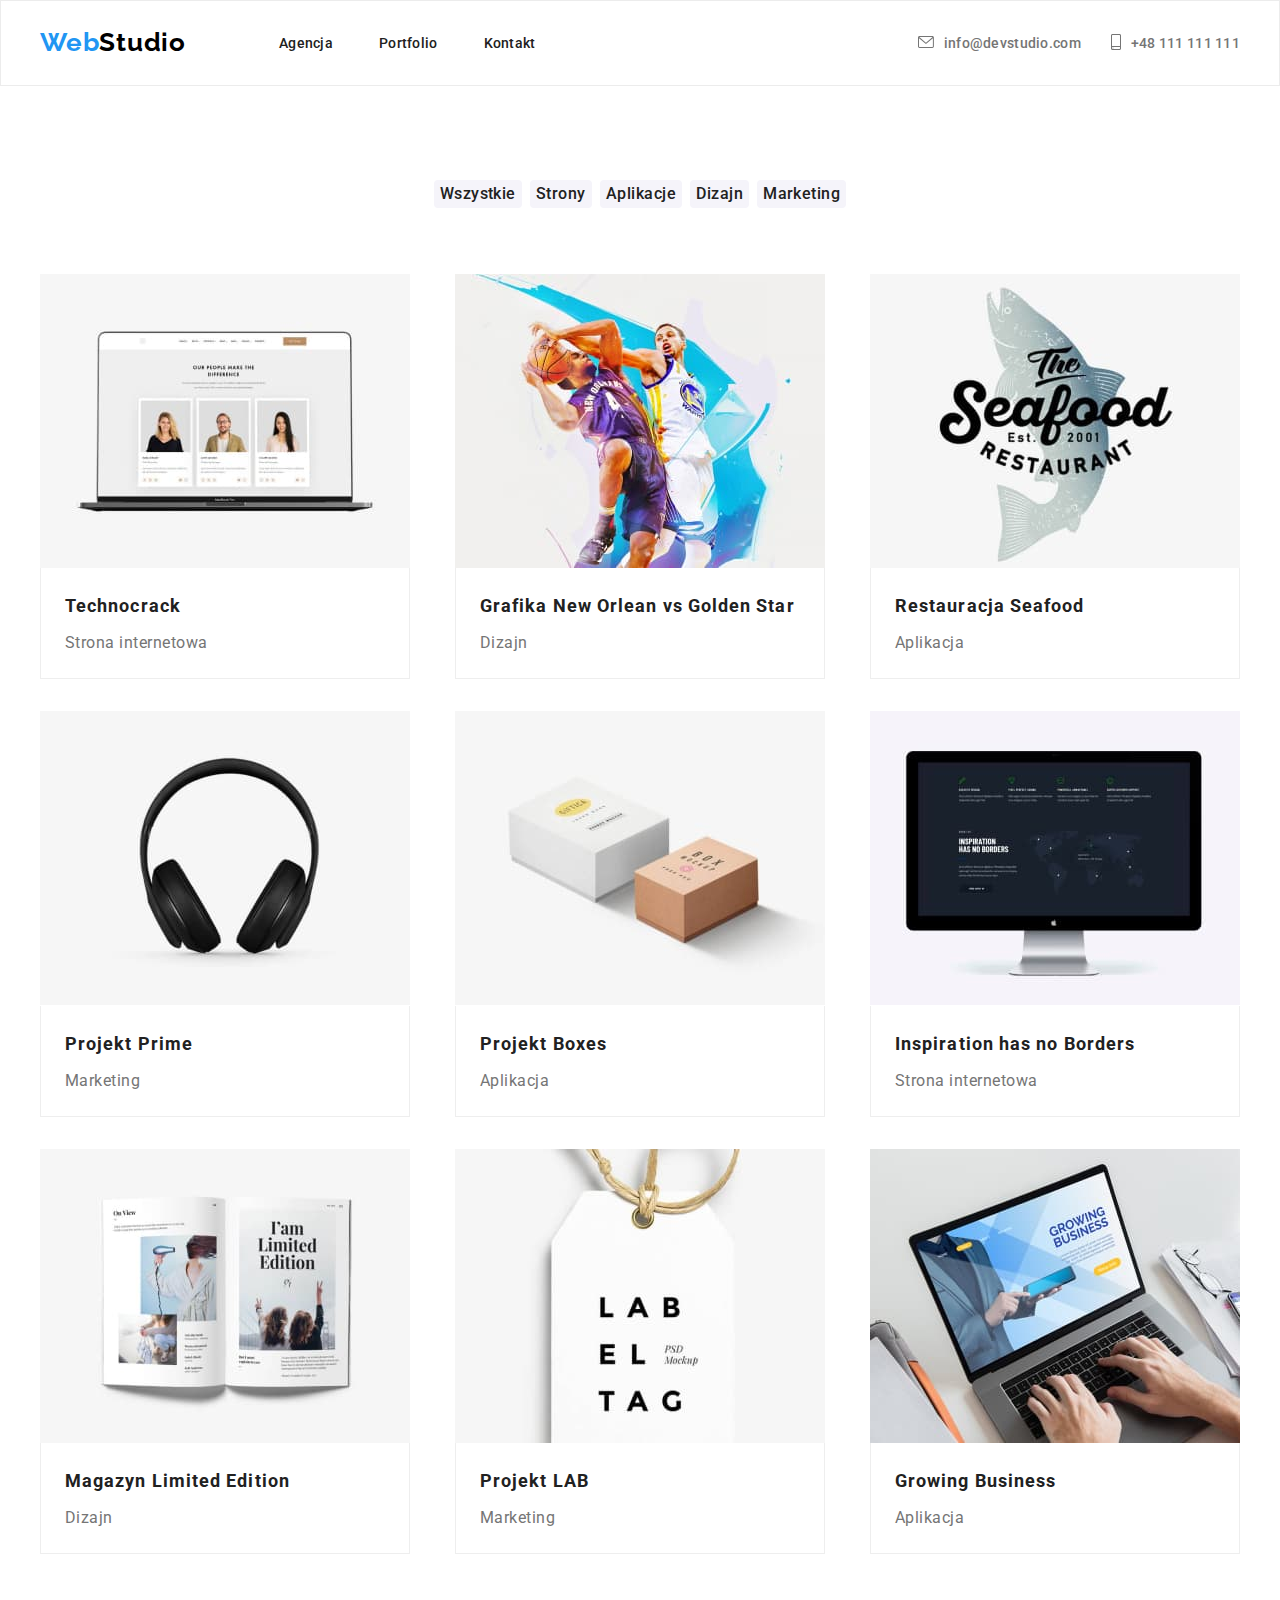
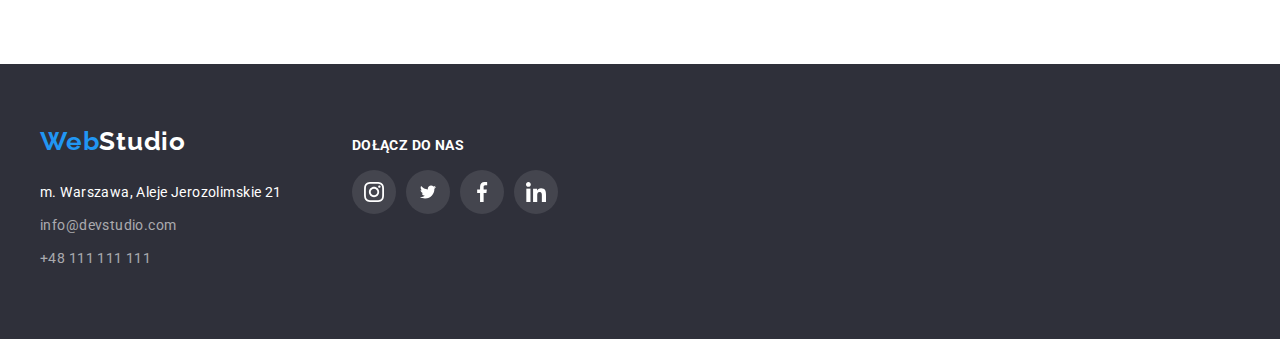
==== commit a5b47969: "homework finished" ====
--- a/portfolio.html
+++ b/portfolio.html
@@ -125,30 +125,38 @@
         <p class="p-addres">Dołącz do nas</p>
         <ul class="ul-addres">
           <li class="li-addres">
-            <svg class="svg-addres" width="44" height="44">
-              <use href="images/icons.svg#icon-instagram">
-              </use>
-            </svg>
+            <div class="footer-icon-div">
+              <svg class="svg-addres" width="20" height="20">
+                <use href="images/icons.svg#icon-instagram">
+                </use>
+              </svg>
+            </div>
           </li>
           <li class="li-addres">
-            <svg class="svg-addres" width="44" height="44">
-              <use href="images/icons.svg#icon-ellipse">
-              </use>
-            </svg>
+            <div class="footer-icon-div">
+              <svg class="svg-addres" width="20" height="16">
+                <use href="images/icons.svg#icon-ellipse">
+                </use>
+              </svg>
+            </div>
           </li>
-            <li class="li-addres">
-              <svg class="svg-addres" width="44" height="44">
+          <li class="li-addres">
+            <div class="footer-icon-div">
+              <svg class="svg-addres" width="20" height="20">
                 <use href="images/icons.svg#icon-facebook">
                 </use>
               </svg>
-            </li>
-            <li class="li-addres">
-              <svg class="svg-addres" width="44" height="44">
+            </div>
+          </li>
+          <li class="li-addres">
+            <div class="footer-icon-div">
+              <svg class="svg-addres" width="20" height="20">
                 <use href="images/icons.svg#icon-linkedin">
                 </use>
               </svg>
-            </li>
-          </ul>
+            </div>
+          </li>
+        </ul>
       </div>
       </div>
     </footer>
--- a/css/styles.css
+++ b/css/styles.css
@@ -47,7 +47,9 @@
 }
 .li-clients {
   list-style: none;
-}
+  fill: #AFB1B8;
+}
+.svg-clients:hover, .li-clients:focus {fill: #2196F3;border-color: #2196F3} 
 .box-clients {
   border: 1px solid #afb1b8;
   border-radius: 4px;
@@ -339,7 +341,7 @@
   flex-direction: column;
   align-items: center;
   margin-left: 15px;
-  margin-right: 15px;
+  margin-right: 0px;
 }
 .section4 .ul {
   justify-content: space-between;
@@ -364,6 +366,8 @@
   display: flex;
 justify-content: center;
 align-items: center;}
+.section2-svg {fill: #757575}
+.section2-svg:focus, .section2-svg:hover {stroke:#2196F3}
 .section2-div {margin-right: 30px;}
 .contacts >li:nth-child(2n) {padding-left: 10px;}
 .contacts >li {margin-right: 0px;}
@@ -392,4 +396,22 @@
 .li-addres {margin-right: 10px;}
 .section6-figure:hover {box-shadow: 0px 1px 1px rgba(0, 0, 0, 0.12), 0px 4px 4px rgba(0, 0, 0, 0.06), 1px 4px 6px rgba(0, 0, 0, 0.16);}
 .section4 .figure:nth-child(1) {margin-left: 0px;}
-.section4 .figure:nth-child(4) {margin-right: 0px;}+.section4 .figure:nth-child(4) {margin-right: 0px;}
+.svg-div {display:flex;
+width: 40px; height: 40px;
+justify-content: center;
+align-items: center;
+border-radius: 50%;
+fill: #AFB1B8}
+.svg-div:hover, .svg-div:focus{background: #2196F3;
+fill: #fff}
+.instagram-div {background-color: rgba(255, 255, 255, 0.1)}
+.footer-icon-div {background-color: rgba(255, 255, 255, 0.1);
+width: 44px; height: 44px;
+border-radius: 50px;
+display: flex;
+justify-content: center;
+align-items: center;
+fill: #fff}
+.footer-icon-div:hover, .footer-icon-div:focus {background-color: #2196F3 }
+
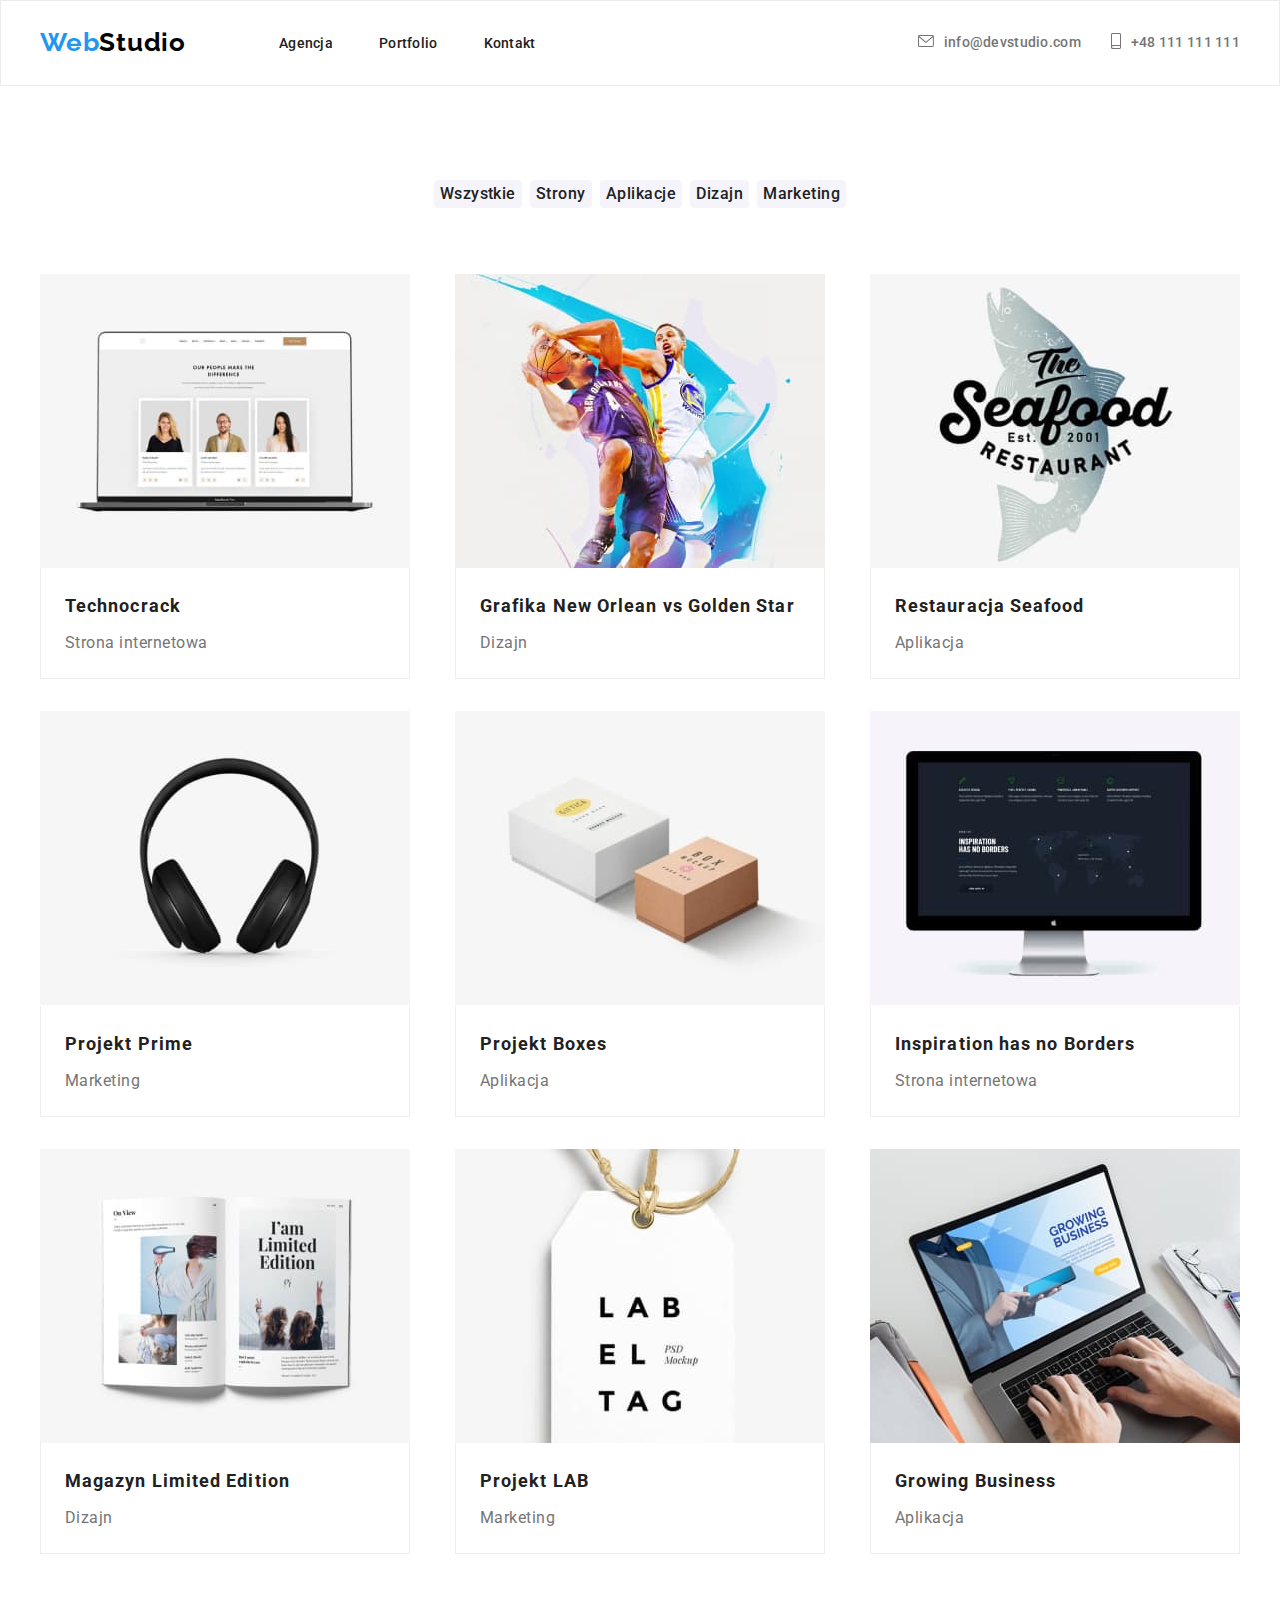
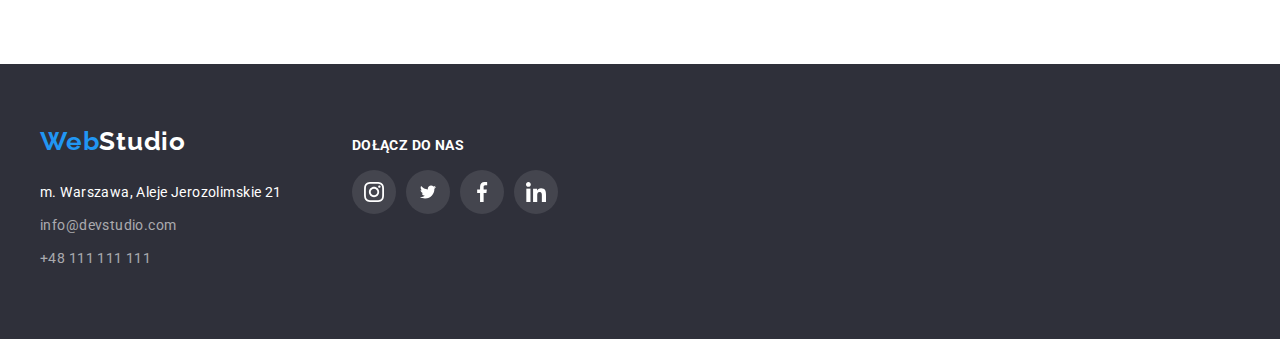
==== commit 0885e085: "changes from mentor done" ====
--- a/portfolio.html
+++ b/portfolio.html
@@ -20,22 +20,28 @@
       <a class="link" href="./index.html"><span class="header-web">Web</span><span class="header-studio">Studio</span></a>
       <nav class="nav">
         <ul class="ul menu">
-          <li><a class="link" href="index.html">Agencja</a></li>
+          <li><a class="link" href="">Agencja</a></li>
           <li><a class="link" href="./portfolio.html">Portfolio</a></li>
           <li><a class="link" href="">Kontakt</a></li>
-        </ul>
-      </nav>
-      <ul class="contacts ul">
-        <li>
-          <svg class="section2-svg" width="16" height="12">
-            <use href="images/icons.svg#icon-envelope">
-          </svg>
-        </li>
-        <li><a class="link" href="mailto:info@devstudio.com">info@devstudio.com</a></li>
-      <svg class="section2-svg" width="10" height="16">
-        <use href="images/icons.svg#icon-smartphone">
-      </svg>
-        <li><a class="link" href="tel:+48111111111">+48 111 111 111</a></li>
+          </ul>
+          </nav>
+          <ul class="contacts ul">
+            <div class="div-phone">
+              <li>
+                <svg class="section2-svg" width="16" height="12">
+                  <use href="images/icons.svg#icon-envelope">
+                </svg>
+              </li>
+              <li><a class="link" href="mailto:info@devstudio.com">info@devstudio.com</a></li>
+            </div>
+            <div class="div-phone">
+              <li>
+                <svg class="section2-svg" width="10" height="16">
+                  <use href="images/icons.svg#icon-smartphone">
+                </svg>
+              </li>
+              <li><a class="link" href="tel:+48111111111">+48 111 111 111</a></li>
+            </div>
       </ul>
     </div>
     </header>
--- a/css/styles.css
+++ b/css/styles.css
@@ -47,9 +47,14 @@
 }
 .li-clients {
   list-style: none;
-  fill: #AFB1B8;
-}
-.svg-clients:hover, .li-clients:focus {fill: #2196F3;border-color: #2196F3} 
+  fill: #afb1b8;
+  cursor: pointer;
+}
+.svg-clients:hover,
+.li-clients:focus {
+  fill: #2196f3;
+  border-color: #2196f3;
+}
 .box-clients {
   border: 1px solid #afb1b8;
   border-radius: 4px;
@@ -75,7 +80,7 @@
 }
 .section1 {
   background-image: linear-gradient(rgba(47, 48, 58, 0.4), rgba(47, 48, 58, 0.4)),
-    url('/images/background.jpg');
+    url('../images/background.jpg');
 }
 
 .tittle {
@@ -88,7 +93,6 @@
   margin: 0 auto;
   text-transform: uppercase;
 }
-
 
 .section2 .ul {
   justify-content: space-between;
@@ -315,6 +319,9 @@
   margin-bottom: 20px;
   width: 100%;
 }
+.li-figcaption {
+  cursor: pointer;
+}
 .subtittle {
   border-right: 1px solid #eeeeee;
   border-left: 1px solid #eeeeee;
@@ -346,72 +353,137 @@
 .section4 .ul {
   justify-content: space-between;
 }
-.ul-footer {list-style: none;
-display: flex;}
-
-.ul-join-us {display: flex;
-list-style: none;
-padding-left: 0px;
-}
-.join-us {font-family: 'Roboto';
+.ul-footer {
+  list-style: none;
+  display: flex;
+}
+
+.ul-join-us {
+  display: flex;
+  list-style: none;
+  padding-left: 0px;
+}
+.join-us {
+  font-family: 'Roboto';
   font-weight: 700;
   font-size: 14px;
   line-height: 1.17;
   color: #fff;
-  text-transform: uppercase;}
-  .footer-margin {margin-right: 70px}
-  .li-join-us {margin-right: 10px}
-  .section1 {background-image:linear-gradient: rgba(47, 48, 58, 0.4), rgba(47, 48, 58, 0.4), url("/images/background.jpg")}
-  .section2-div {background-color: #F5F4FA;
-  display: flex;
-justify-content: center;
-align-items: center;}
-.section2-svg {fill: #757575}
-.section2-svg:focus, .section2-svg:hover {stroke:#2196F3}
-.section2-div {margin-right: 30px;}
-.contacts >li:nth-child(2n) {padding-left: 10px;}
-.contacts >li {margin-right: 0px;}
-.contacts >li:nth-child(2) {margin-right: 30px;}
-.svg-clients {border: 1px solid #AFB1B8;
-  border-radius: 4px;}
-  .ul-clients {display: flex;
-  justify-content: space-between;}
-  .ul-figcaption {list-style: none;
-  display: flex;
-justify-content: space-evenly;
-padding-left: 0px;}
-.ul-addres {list-style: none;
-display: flex;
-padding-left: 0px;}
-.footer .container {display:flex;}
-.p-addres {font-family: 'Roboto';
+  text-transform: uppercase;
+}
+.footer-margin {
+  margin-right: 70px;
+}
+.li-join-us {
+  margin-right: 10px;
+}
+.section2-div {
+  background-color: #f5f4fa;
+  display: flex;
+  justify-content: center;
+  align-items: center;
+}
+.section2-svg {
+  fill: #757575;
+  cursor: pointer;
+}
+.section2-div {
+  margin-right: 30px;
+  height: 120px;
+}
+.div-phone li:nth-child(2) {
+  margin-left: 10px;
+}
+.div-phone {
+  margin-left: 30px;
+}
+.div-phone:hover,
+.div-phone:focus,
+.div-phone:hover svg,
+.div-phone:focus svg {
+  color: #2196f3;
+  fill: #2196f3;
+}
+.svg-clients {
+  border: 1px solid #afb1b8;
+  border-radius: 4px;
+}
+.ul-clients {
+  display: flex;
+  justify-content: space-between;
+}
+.ul-figcaption {
+  list-style: none;
+  display: flex;
+  justify-content: space-evenly;
+  padding-left: 0px;
+}
+.ul-addres {
+  list-style: none;
+  display: flex;
+  padding-left: 0px;
+}
+.footer .container {
+  display: flex;
+}
+.p-addres {
+  font-family: 'Roboto';
   font-style: normal;
   font-weight: 700;
   font-size: 14px;
   line-height: 1.14;
   letter-spacing: 0.03em;
   text-transform: uppercase;
-color: #fff;}
-.footer-div {margin-right: 70px;}
-.li-addres {margin-right: 10px;}
-.section6-figure:hover {box-shadow: 0px 1px 1px rgba(0, 0, 0, 0.12), 0px 4px 4px rgba(0, 0, 0, 0.06), 1px 4px 6px rgba(0, 0, 0, 0.16);}
-.section4 .figure:nth-child(1) {margin-left: 0px;}
-.section4 .figure:nth-child(4) {margin-right: 0px;}
-.svg-div {display:flex;
-width: 40px; height: 40px;
-justify-content: center;
-align-items: center;
-border-radius: 50%;
-fill: #AFB1B8}
-.svg-div:hover, .svg-div:focus{background: #2196F3;
-fill: #fff}
-.instagram-div {background-color: rgba(255, 255, 255, 0.1)}
-.footer-icon-div {background-color: rgba(255, 255, 255, 0.1);
-width: 44px; height: 44px;
-border-radius: 50px;
-display: flex;
-justify-content: center;
-align-items: center;
-fill: #fff}
-.footer-icon-div:hover, .footer-icon-div:focus {background-color: #2196F3 }
-
+  color: #fff;
+}
+.footer-div {
+  margin-right: 70px;
+}
+.li-addres {
+  margin-right: 10px;
+  cursor: pointer;
+}
+.section6-figure:hover {
+  box-shadow: 0px 1px 1px rgba(0, 0, 0, 0.12), 0px 4px 4px rgba(0, 0, 0, 0.06),
+    1px 4px 6px rgba(0, 0, 0, 0.16);
+}
+.section4 .figure:nth-child(1) {
+  margin-left: 0px;
+}
+.section4 .figure:nth-child(4) {
+  margin-right: 0px;
+}
+.svg-div {
+  display: flex;
+  width: 40px;
+  height: 40px;
+  justify-content: center;
+  align-items: center;
+  border-radius: 50%;
+  fill: #afb1b8;
+}
+.svg-div:hover,
+.svg-div:focus {
+  background: #2196f3;
+  fill: #fff;
+}
+.instagram-div {
+  background-color: rgba(255, 255, 255, 0.1);
+}
+.footer-icon-div {
+  background-color: rgba(255, 255, 255, 0.1);
+  width: 44px;
+  height: 44px;
+  border-radius: 50px;
+  display: flex;
+  justify-content: center;
+  align-items: center;
+  fill: #fff;
+}
+.footer-icon-div:hover,
+.footer-icon-div:focus {
+  background-color: #2196f3;
+}
+.div-phone {
+  display: flex;
+}
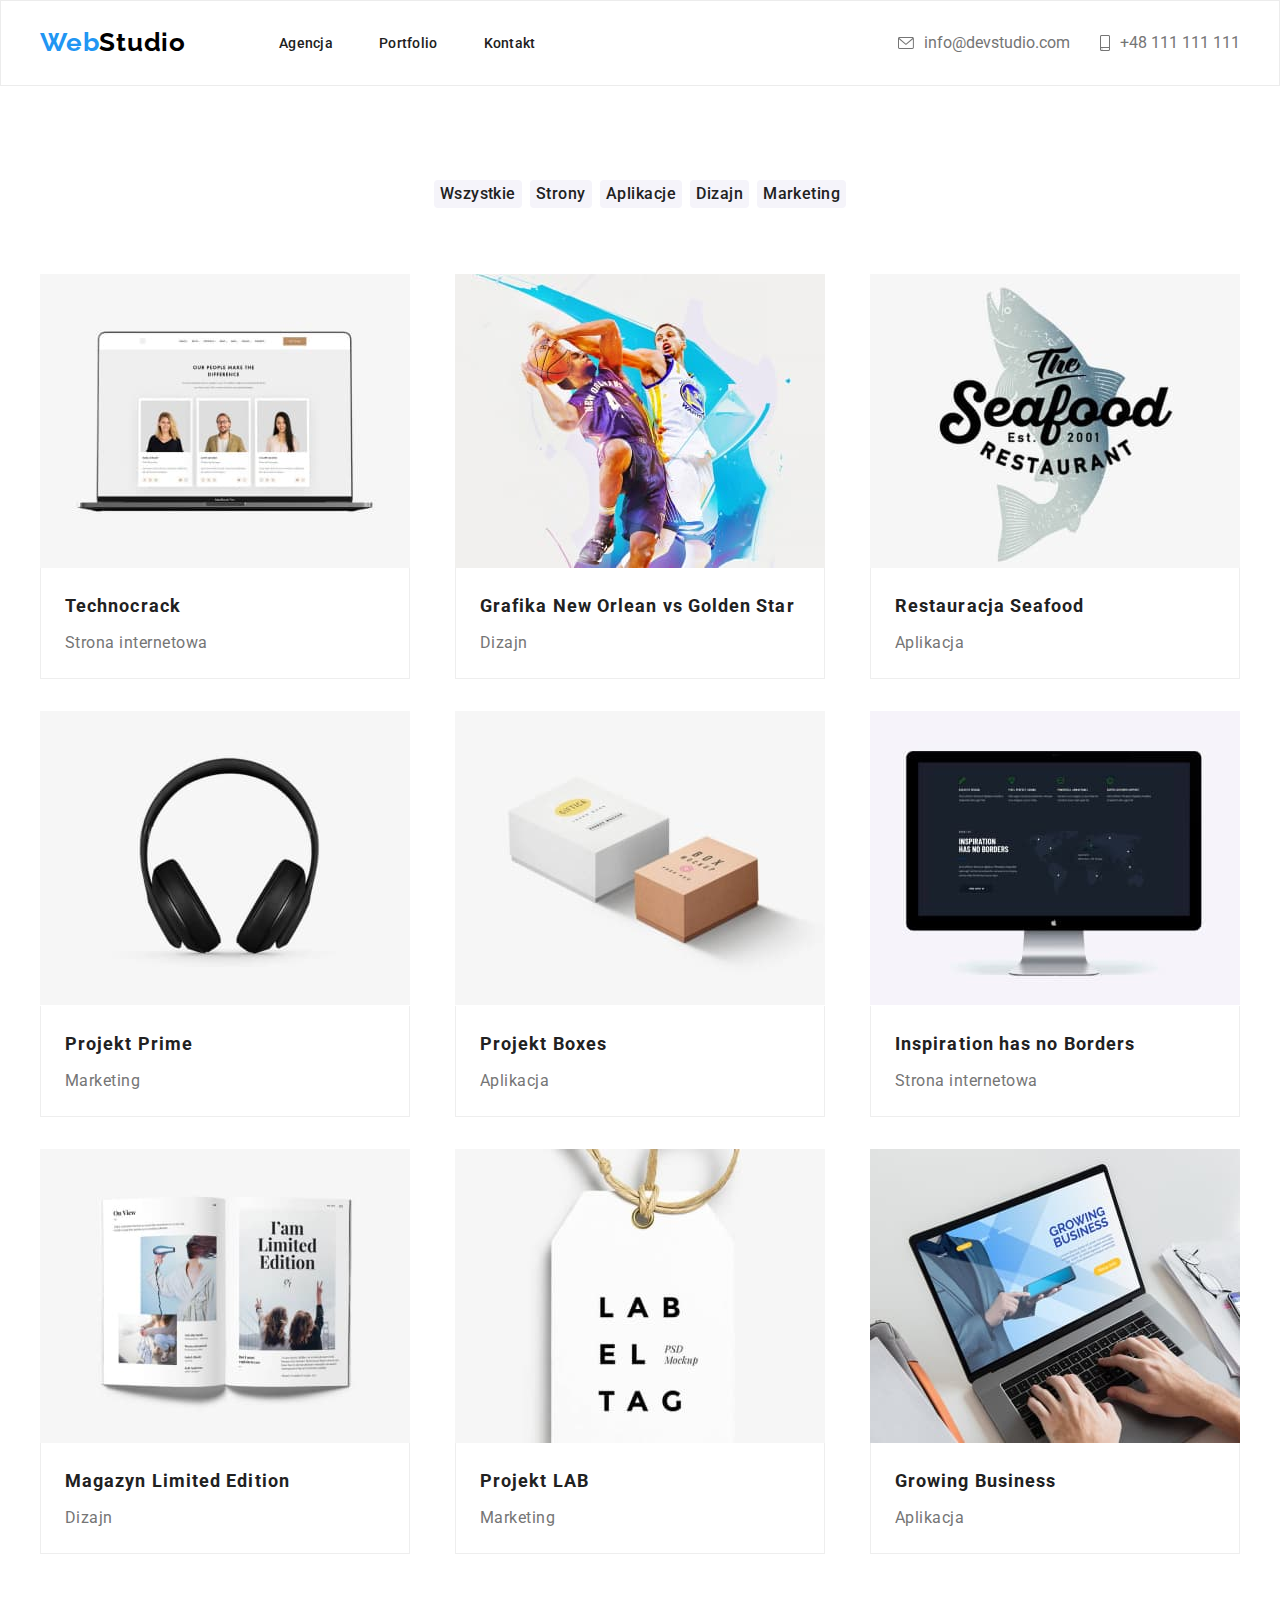
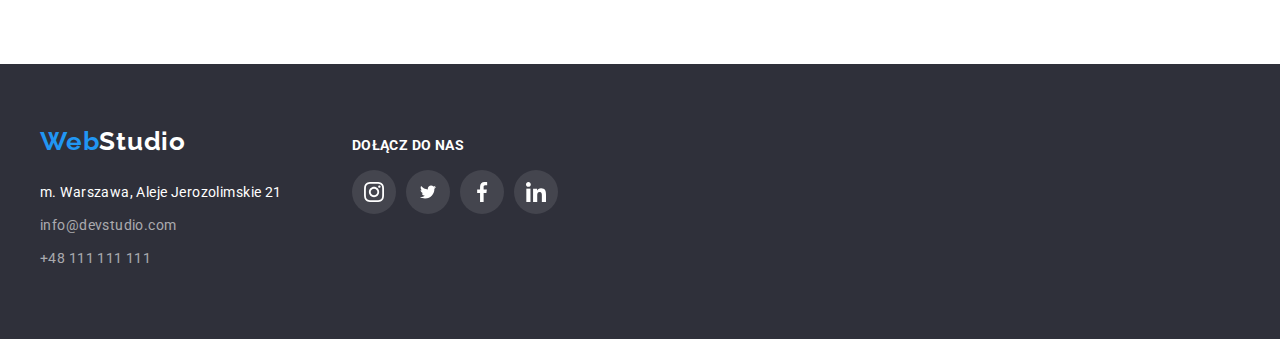
==== commit 81795a13: "changes done, link hover" ====
--- a/portfolio.html
+++ b/portfolio.html
@@ -25,24 +25,22 @@
           <li><a class="link" href="">Kontakt</a></li>
           </ul>
           </nav>
-          <ul class="contacts ul">
-            <div class="div-phone">
-              <li>
+          <ul class="ul-header">
+            <li class="li-header">
+          <a class="link-header" href="mailto:info@devstudio.com">
                 <svg class="section2-svg" width="16" height="12">
                   <use href="images/icons.svg#icon-envelope">
                 </svg>
+              info@devstudio.com</a>
               </li>
-              <li><a class="link" href="mailto:info@devstudio.com">info@devstudio.com</a></li>
-            </div>
-            <div class="div-phone">
-              <li>
+              <li class="li-header">
+            <a class="link-header" href="tel:+48111111111">
                 <svg class="section2-svg" width="10" height="16">
                   <use href="images/icons.svg#icon-smartphone">
                 </svg>
+              +48 111 111 111</a>
               </li>
-              <li><a class="link" href="tel:+48111111111">+48 111 111 111</a></li>
-            </div>
-      </ul>
+              </ul>
     </div>
     </header>
   <main>
--- a/css/styles.css
+++ b/css/styles.css
@@ -18,7 +18,11 @@
 .container-header {
   display: flex;
   align-items: center;
-}
+  
+}
+.li-header {list-style: none}
+.ul-header {display: flex;
+margin-left: auto;}
 .link {
   text-decoration: none;
 }
@@ -397,13 +401,7 @@
 .div-phone {
   margin-left: 30px;
 }
-.div-phone:hover,
-.div-phone:focus,
-.div-phone:hover svg,
-.div-phone:focus svg {
-  color: #2196f3;
-  fill: #2196f3;
-}
+
 .svg-clients {
   border: 1px solid #afb1b8;
   border-radius: 4px;
@@ -445,7 +443,7 @@
 }
 .section6-figure:hover {
   box-shadow: 0px 1px 1px rgba(0, 0, 0, 0.12), 0px 4px 4px rgba(0, 0, 0, 0.06),
-    1px 4px 6px rgba(0, 0, 0, 0.16);
+    1px 4px 6px rgba(0, 0, 0, 0.16); cursor: pointer;
 }
 .section4 .figure:nth-child(1) {
   margin-left: 0px;
@@ -484,6 +482,9 @@
 .footer-icon-div:focus {
   background-color: #2196f3;
 }
-.div-phone {
-  display: flex;
-}
+.link-header {text-decoration: none; color: #757575; align-items: center;}
+.li-header:nth-child(1) {margin-right: 30px;}
+.li-header:focus a, .li-header:hover a, .li-header:hover svg, li-header:focus svg{color: #2196f3; fill:#2196f3;}
+.link-header {display: flex;} 
+.section2-svg {margin-right: 10px;}
+
